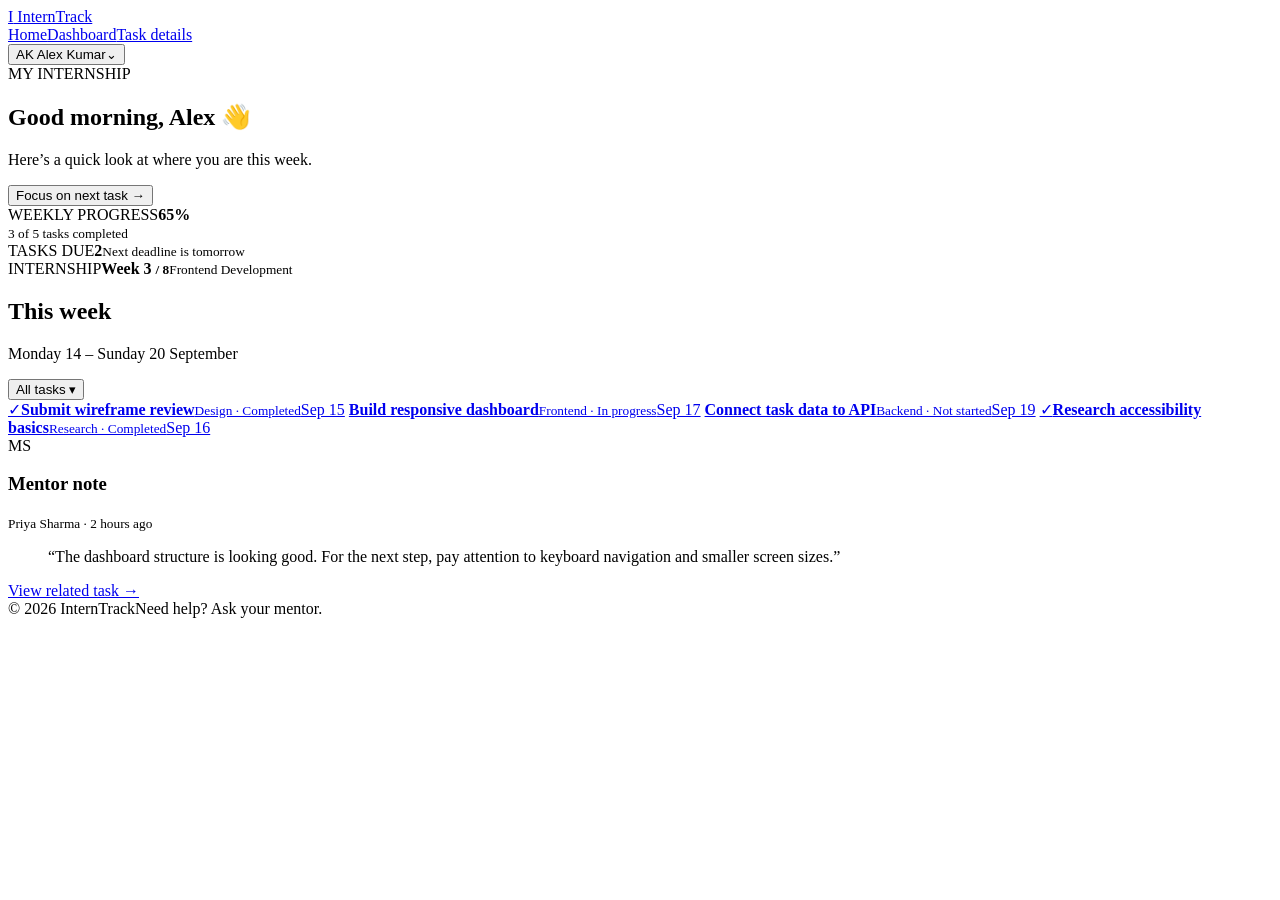
==== dashboard.html @ 50d12ea3 "Add files via upload" ====
<!DOCTYPE html>
<html lang="en">
<head>
  <meta charset="UTF-8"><meta name="viewport" content="width=device-width, initial-scale=1.0">
  <meta name="description" content="InternTrack intern dashboard"><title>Dashboard | InternTrack</title>
  <link rel="stylesheet" href="css/styles.css">
</head>
<body>
<header class="site-header">
  <a class="brand" href="index.html"><span class="brand-mark">I</span> InternTrack</a>
  <nav aria-label="Main navigation"><a href="index.html">Home</a><a href="dashboard.html" class="active">Dashboard</a><a href="task.html">Task details</a></nav>
  <button class="profile-chip" id="profileBtn" type="button" aria-label="Open profile menu">AK <span>Alex Kumar</span>⌄</button>
</header>

<main class="dashboard container">
  <section class="dash-top">
    <div><span class="eyebrow">MY INTERNSHIP</span><h1>Good morning, Alex <span>👋</span></h1><p>Here’s a quick look at where you are this week.</p></div>
    <button class="btn" id="focusBtn">Focus on next task →</button>
  </section>

  <section class="stat-grid" aria-label="Internship summary">
    <article class="stat-card"><span>WEEKLY PROGRESS</span><strong>65%</strong><div class="progress"><i style="width:65%"></i></div><small>3 of 5 tasks completed</small></article>
    <article class="stat-card"><span>TASKS DUE</span><strong>2</strong><small class="warning">Next deadline is tomorrow</small></article>
    <article class="stat-card"><span>INTERNSHIP</span><strong>Week 3 <small>/ 8</small></strong><small>Frontend Development</small></article>
  </section>

  <section class="dashboard-grid">
    <div class="panel tasks-panel">
      <div class="panel-head"><div><h2>This week</h2><p>Monday 14 – Sunday 20 September</p></div><button class="filter-btn" id="filterBtn">All tasks ▾</button></div>
      <div id="taskList">
        <a class="task-row done" href="task.html?task=wireframe"><span class="check">✓</span><span><b>Submit wireframe review</b><small>Design · Completed</small></span><span class="task-date">Sep 15</span></a>
        <a class="task-row" href="task.html?task=dashboard"><span class="check"></span><span><b>Build responsive dashboard</b><small>Frontend · In progress</small></span><span class="task-date">Sep 17</span></a>
        <a class="task-row" href="task.html?task=api"><span class="check"></span><span><b>Connect task data to API</b><small>Backend · Not started</small></span><span class="task-date">Sep 19</span></a>
        <a class="task-row done" href="task.html?task=research"><span class="check">✓</span><span><b>Research accessibility basics</b><small>Research · Completed</small></span><span class="task-date">Sep 16</span></a>
      </div>
    </div>

    <aside class="panel mentor-panel">
      <div class="mentor-head"><div class="mentor-avatar">MS</div><div><h3>Mentor note</h3><small>Priya Sharma · 2 hours ago</small></div></div>
      <blockquote>“The dashboard structure is looking good. For the next step, pay attention to keyboard navigation and smaller screen sizes.”</blockquote>
      <a class="text-link" href="task.html">View related task →</a>
    </aside>
  </section>
</main>
<footer class="footer"><div class="container"><span>© 2026 InternTrack</span><span>Need help? Ask your mentor.</span></div></footer>
<script src="js/app.js"></script>
</body>
</html>
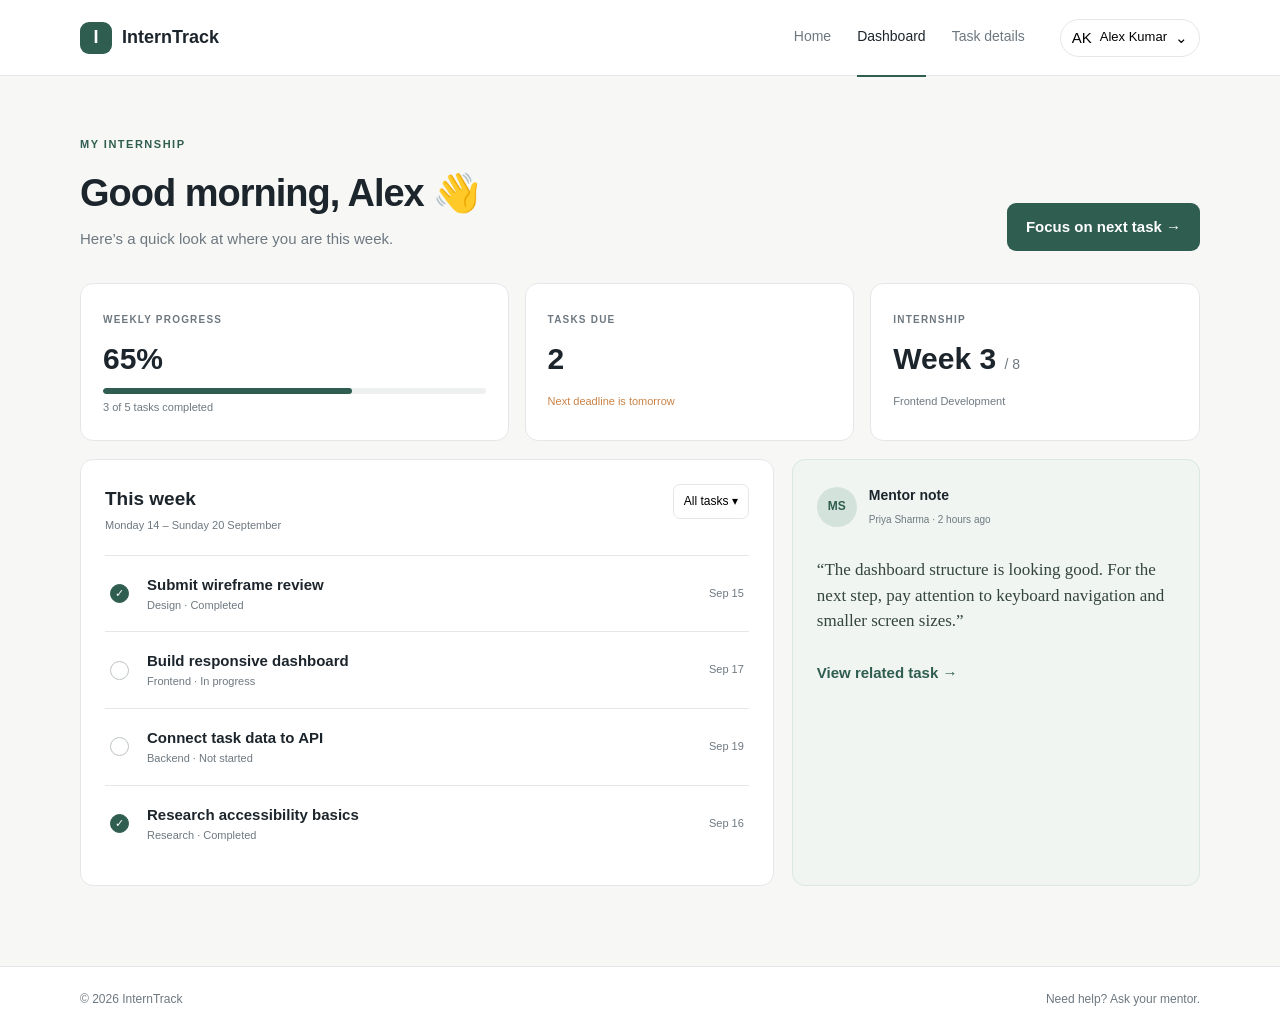
==== commit ff73bc9a: "Fix stylesheet link in dashboard.html" ====
--- a/dashboard.html
+++ b/dashboard.html
@@ -3,7 +3,7 @@
 <head>
   <meta charset="UTF-8"><meta name="viewport" content="width=device-width, initial-scale=1.0">
   <meta name="description" content="InternTrack intern dashboard"><title>Dashboard | InternTrack</title>
-  <link rel="stylesheet" href="css/styles.css">
+  <link rel="stylesheet" href="styles.css">
 </head>
 <body>
 <header class="site-header">
@@ -45,4 +45,4 @@
 <footer class="footer"><div class="container"><span>© 2026 InternTrack</span><span>Need help? Ask your mentor.</span></div></footer>
 <script src="js/app.js"></script>
 </body>
-</html>+</html>
--- a/styles.css
+++ b/styles.css
@@ -0,0 +1,13 @@
+@import url('https://fonts.googleapis.com/css2?family=DM+Sans:wght@400;500;600;700&family=Playfair+Display:ital,wght@0,600;1,600&display=swap');
+:root{--ink:#1d252c;--muted:#6e7880;--line:#e4e7e8;--paper:#f7f8f6;--card:#fff;--accent:#2f5d50;--accent-soft:#e8f0ec;--warm:#c98245;--shadow:0 12px 35px rgba(28,40,35,.08)}
+*{box-sizing:border-box}html{scroll-behavior:smooth}body{margin:0;color:var(--ink);background:var(--paper);font:15px/1.6 "DM Sans",Arial,sans-serif}a{color:inherit;text-decoration:none}button,input,select{font:inherit}.container{width:min(1120px,calc(100% - 40px));margin:auto}
+.site-header{height:76px;background:#fff;border-bottom:1px solid var(--line);display:flex;align-items:center;padding:0 max(20px,calc((100% - 1120px)/2));gap:35px;position:sticky;top:0;z-index:5}.brand{font-weight:700;font-size:18px;display:flex;align-items:center;gap:10px;margin-right:auto}.brand-mark{width:32px;height:32px;border-radius:9px;background:var(--accent);color:#fff;display:grid;place-items:center}.site-header nav{display:flex;gap:26px}.site-header nav a{color:var(--muted);font-size:14px;padding:27px 0;border-bottom:2px solid transparent}.site-header nav a.active,.site-header nav a:hover{color:var(--ink);border-color:var(--accent)}.btn{display:inline-flex;align-items:center;justify-content:center;gap:12px;background:var(--accent);color:#fff;border:0;border-radius:9px;padding:12px 19px;font-weight:600;cursor:pointer;transition:.2s}.btn:hover{transform:translateY(-1px);filter:brightness(.96)}.btn-small{padding:9px 14px;font-size:13px}.btn-light{background:#fff;color:var(--accent)}.text-link{font-weight:600;color:var(--accent)}.profile-chip{border:1px solid var(--line);background:#fff;border-radius:30px;padding:6px 11px;display:flex;align-items:center;gap:8px;cursor:pointer}.profile-chip span{font-size:13px}.eyebrow{font-size:11px;letter-spacing:1.5px;font-weight:700;color:var(--accent)}
+.hero{min-height:570px;display:grid;grid-template-columns:1.03fr .97fr;align-items:center;gap:75px}.hero h1{font-size:55px;line-height:1.08;letter-spacing:-2px;margin:14px 0 20px;max-width:650px}.hero h1 em{font-family:"Playfair Display",serif;color:var(--accent);font-weight:600}.hero-copy>p{font-size:17px;color:var(--muted);max-width:560px}.hero-actions{display:flex;gap:24px;align-items:center;margin-top:28px}.mini-proof{display:flex;align-items:center;gap:12px;margin-top:42px;color:var(--muted);font-size:12px}.avatar-stack{display:flex}.avatar-stack span{width:30px;height:30px;border-radius:50%;display:grid;place-items:center;background:var(--accent-soft);color:var(--accent);font-size:9px;font-weight:700;border:2px solid var(--paper);margin-right:-7px}.hero-card{background:#fff;border:1px solid var(--line);border-radius:18px;box-shadow:var(--shadow);padding:0;overflow:hidden;transform:rotate(1deg)}.window-top{height:45px;background:#fafbfa;border-bottom:1px solid var(--line);display:flex;align-items:center;padding:0 17px;gap:5px}.window-top>span{width:7px;height:7px;border-radius:50%;background:#d8dcda}.window-top small{margin-left:auto;color:#9aa29e;font-size:10px}.preview-greeting{font-size:19px;font-weight:600;padding:28px 28px 12px}.preview-progress{padding:12px 28px 25px;border-bottom:1px solid var(--line)}.preview-progress div:first-child{display:flex;justify-content:space-between;margin-bottom:9px}.preview-progress span{color:var(--muted);font-size:11px}.progress{height:6px;background:#edf0ee;border-radius:20px;overflow:hidden}.progress i{display:block;height:100%;background:var(--accent);border-radius:20px}.preview-task{margin:0 20px;padding:18px 8px;display:flex;gap:12px;align-items:center;border-bottom:1px solid var(--line)}.preview-task>div{flex:1}.preview-task b,.preview-task small{display:block}.preview-task small{color:var(--muted);font-size:11px}.status-dot{width:10px;height:10px;border:2px solid var(--accent);border-radius:50%}.muted-task{opacity:.55}.section{padding:80px 0}.section-heading{display:flex;justify-content:space-between;align-items:end;margin-bottom:30px}.section-heading h2{font-size:32px;line-height:1.2;margin:8px 0 0}.section-heading p{max-width:330px;color:var(--muted)}.feature-grid{display:grid;grid-template-columns:repeat(3,1fr);gap:18px}.feature-card{background:#fff;border:1px solid var(--line);padding:27px;border-radius:13px}.feature-card .icon{width:38px;height:38px;border-radius:10px;background:var(--accent-soft);color:var(--accent);display:grid;place-items:center;font-weight:700}.feature-card h3{margin:22px 0 7px}.feature-card p{color:var(--muted);margin:0}.cta-strip{background:var(--accent);color:#fff;padding:48px 0}.cta-inner{display:flex;align-items:center;justify-content:space-between}.cta-strip .eyebrow{color:#bcd1c8}.cta-strip h2{margin:8px 0 0;font-size:28px}.footer{border-top:1px solid var(--line);background:#fff;color:var(--muted);font-size:12px}.footer .container{height:65px;display:flex;justify-content:space-between;align-items:center}
+
+.dashboard{padding:55px 0 80px}.dash-top{display:flex;justify-content:space-between;align-items:end;margin-bottom:32px}.dash-top h1{font-size:38px;letter-spacing:-1px;margin:8px 0 3px}.dash-top p{color:var(--muted);margin:0}.stat-grid{display:grid;grid-template-columns:1.3fr 1fr 1fr;gap:16px;margin-bottom:18px}.stat-card,.panel{background:#fff;border:1px solid var(--line);border-radius:13px}.stat-card{padding:22px}.stat-card>span{font-size:10px;letter-spacing:1.2px;font-weight:700;color:var(--muted)}.stat-card strong{font-size:30px;display:block;margin:5px 0}.stat-card strong small{font-size:14px;color:var(--muted);font-weight:500}.stat-card small{color:var(--muted);font-size:11px}.stat-card .warning{color:var(--warm)}.dashboard-grid{display:grid;grid-template-columns:1.7fr 1fr;gap:18px}.panel{padding:24px}.panel-head{display:flex;justify-content:space-between;align-items:start;border-bottom:1px solid var(--line);padding-bottom:17px}.panel h2{font-size:19px;margin:0}.panel-head p{font-size:11px;color:var(--muted);margin:3px 0}.filter-btn{border:1px solid var(--line);background:#fff;border-radius:7px;padding:7px 10px;font-size:12px}.task-row{display:grid;grid-template-columns:25px 1fr auto;gap:12px;align-items:center;padding:17px 5px;border-bottom:1px solid var(--line)}.task-row:last-child{border-bottom:0}.task-row:hover{background:#fafbfa}.check{width:19px;height:19px;border:1px solid #bdc5c1;border-radius:50%;display:grid;place-items:center;color:#fff;font-size:11px}.done .check{background:var(--accent);border-color:var(--accent)}.task-row b,.task-row small{display:block}.task-row small{color:var(--muted);font-size:11px}.task-date{font-size:11px;color:var(--muted)}.mentor-panel{background:#f0f5f2;border-color:#dbe7e1}.mentor-head{display:flex;gap:12px;align-items:center}.mentor-avatar{width:40px;height:40px;border-radius:50%;background:#d3e3db;color:var(--accent);display:grid;place-items:center;font-weight:700;font-size:12px}.mentor-head h3{margin:0;font-size:14px}.mentor-head small{color:var(--muted);font-size:10px}.mentor-panel blockquote{font-family:"Playfair Display",serif;font-size:17px;line-height:1.5;margin:27px 0;color:#34453e}
+
+.task-page{padding:42px 0 80px}.back-link{font-size:13px;color:var(--muted)}.task-layout{display:grid;grid-template-columns:1.6fr .7fr;gap:55px;margin-top:30px}.task-title-row{display:flex;justify-content:space-between;align-items:start;gap:20px}.tag{font-size:10px;font-weight:700;letter-spacing:1px;color:var(--accent)}.task-main h1{font-size:40px;line-height:1.15;margin:9px 0}.task-meta{font-size:12px;color:var(--muted)}.pill{border-radius:30px;padding:6px 11px;background:#f7eee5;color:#9a5f2e;font-size:10px;font-weight:700;white-space:nowrap}.task-main hr{border:0;border-top:1px solid var(--line);margin:30px 0}.task-main h2{font-size:17px;margin:26px 0 10px}.task-main>p{color:#59636a;max-width:700px}.check-item{display:flex;gap:11px;align-items:center;padding:11px 0;color:#4f595f;font-size:14px}.check-item input{accent-color:var(--accent);width:17px;height:17px}.resources{margin-top:38px}.resource{display:flex;align-items:center;gap:13px;border:1px solid var(--line);background:#fff;border-radius:9px;padding:13px 15px;margin:8px 0}.resource>div{flex:1}.resource b,.resource small{display:block}.resource small{font-size:10px;color:var(--muted)}.submit-panel h3{margin:0 0 18px}.big-progress{margin-bottom:22px}.big-progress>span{font-size:27px;font-weight:700;display:block;margin-bottom:7px}.submit-panel label{display:block;font-size:11px;color:var(--muted);margin:17px 0 6px}.submit-panel select{width:100%;padding:10px;border:1px solid var(--line);border-radius:8px;background:#fff}.full{width:100%;margin-top:17px}.save-message{font-size:11px;color:var(--accent);min-height:16px}.note-panel{margin-top:14px;background:#fffdf9}.note-panel p{font-family:"Playfair Display",serif;font-size:15px}.note-panel small{color:var(--muted)}
+
+@media(max-width:800px){.site-header{height:auto;min-height:70px;flex-wrap:wrap;gap:14px;padding:12px 20px}.site-header nav{order:3;width:100%;justify-content:space-between}.site-header nav a{padding:5px 0}.site-header .btn,.profile-chip span{display:none}.hero{grid-template-columns:1fr;gap:30px;padding:55px 0}.hero h1{font-size:43px}.feature-grid,.stat-grid,.dashboard-grid,.task-layout{grid-template-columns:1fr}.section{padding:55px 0}.section-heading,.cta-inner,.dash-top{align-items:start;flex-direction:column;gap:20px}.dash-top h1{font-size:31px}.task-title-row{display:block}.task-title-row .pill{display:inline-block;margin-top:10px}.footer .container{padding:0 20px}}
+@media(max-width:480px){.container{width:min(100% - 28px,1120px)}.hero h1{font-size:36px}.hero-card{transform:none}.hero-actions{flex-direction:column;align-items:start}.site-header{padding-left:14px;padding-right:14px}.dashboard{padding-top:35px}.stat-grid{gap:10px}.panel{padding:18px}.task-row{grid-template-columns:23px 1fr}.task-date{display:none}.task-main h1{font-size:32px}}
+:focus-visible{outline:3px solid #9bbcaf;outline-offset:3px}
